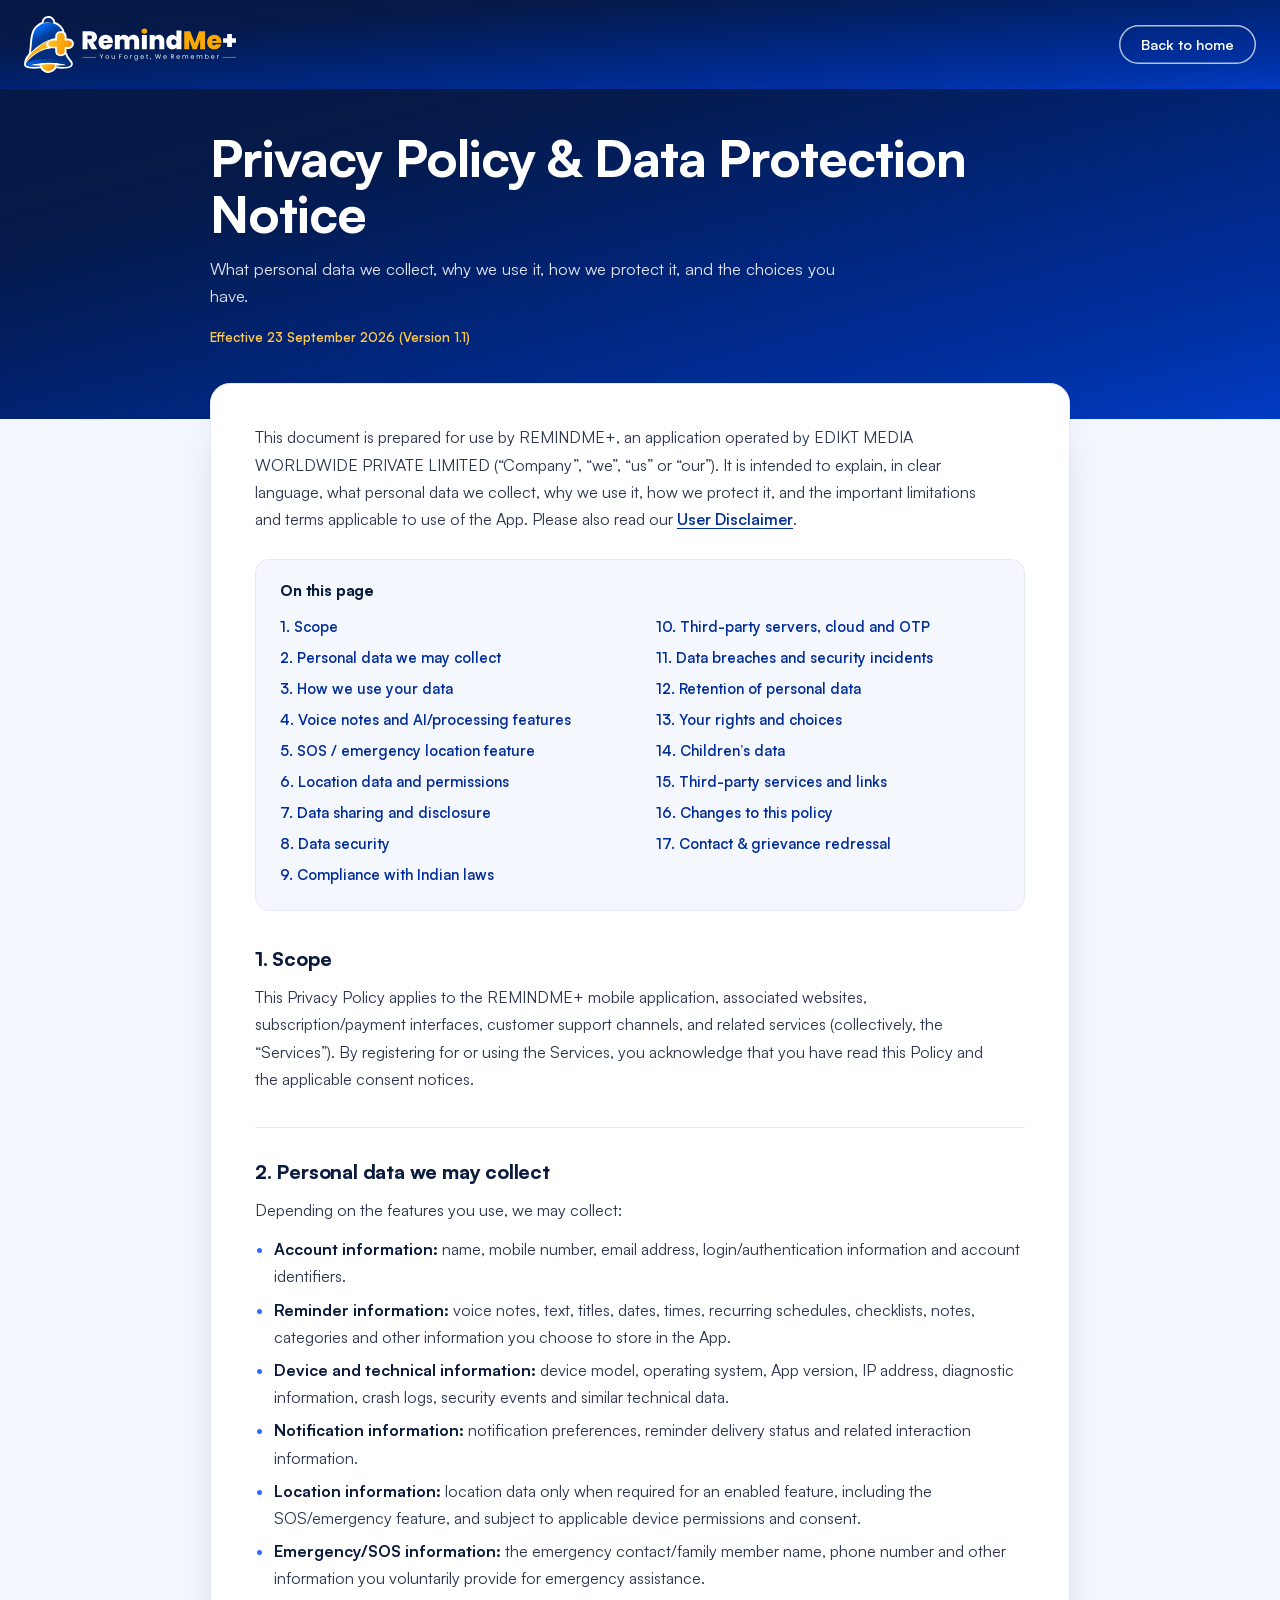
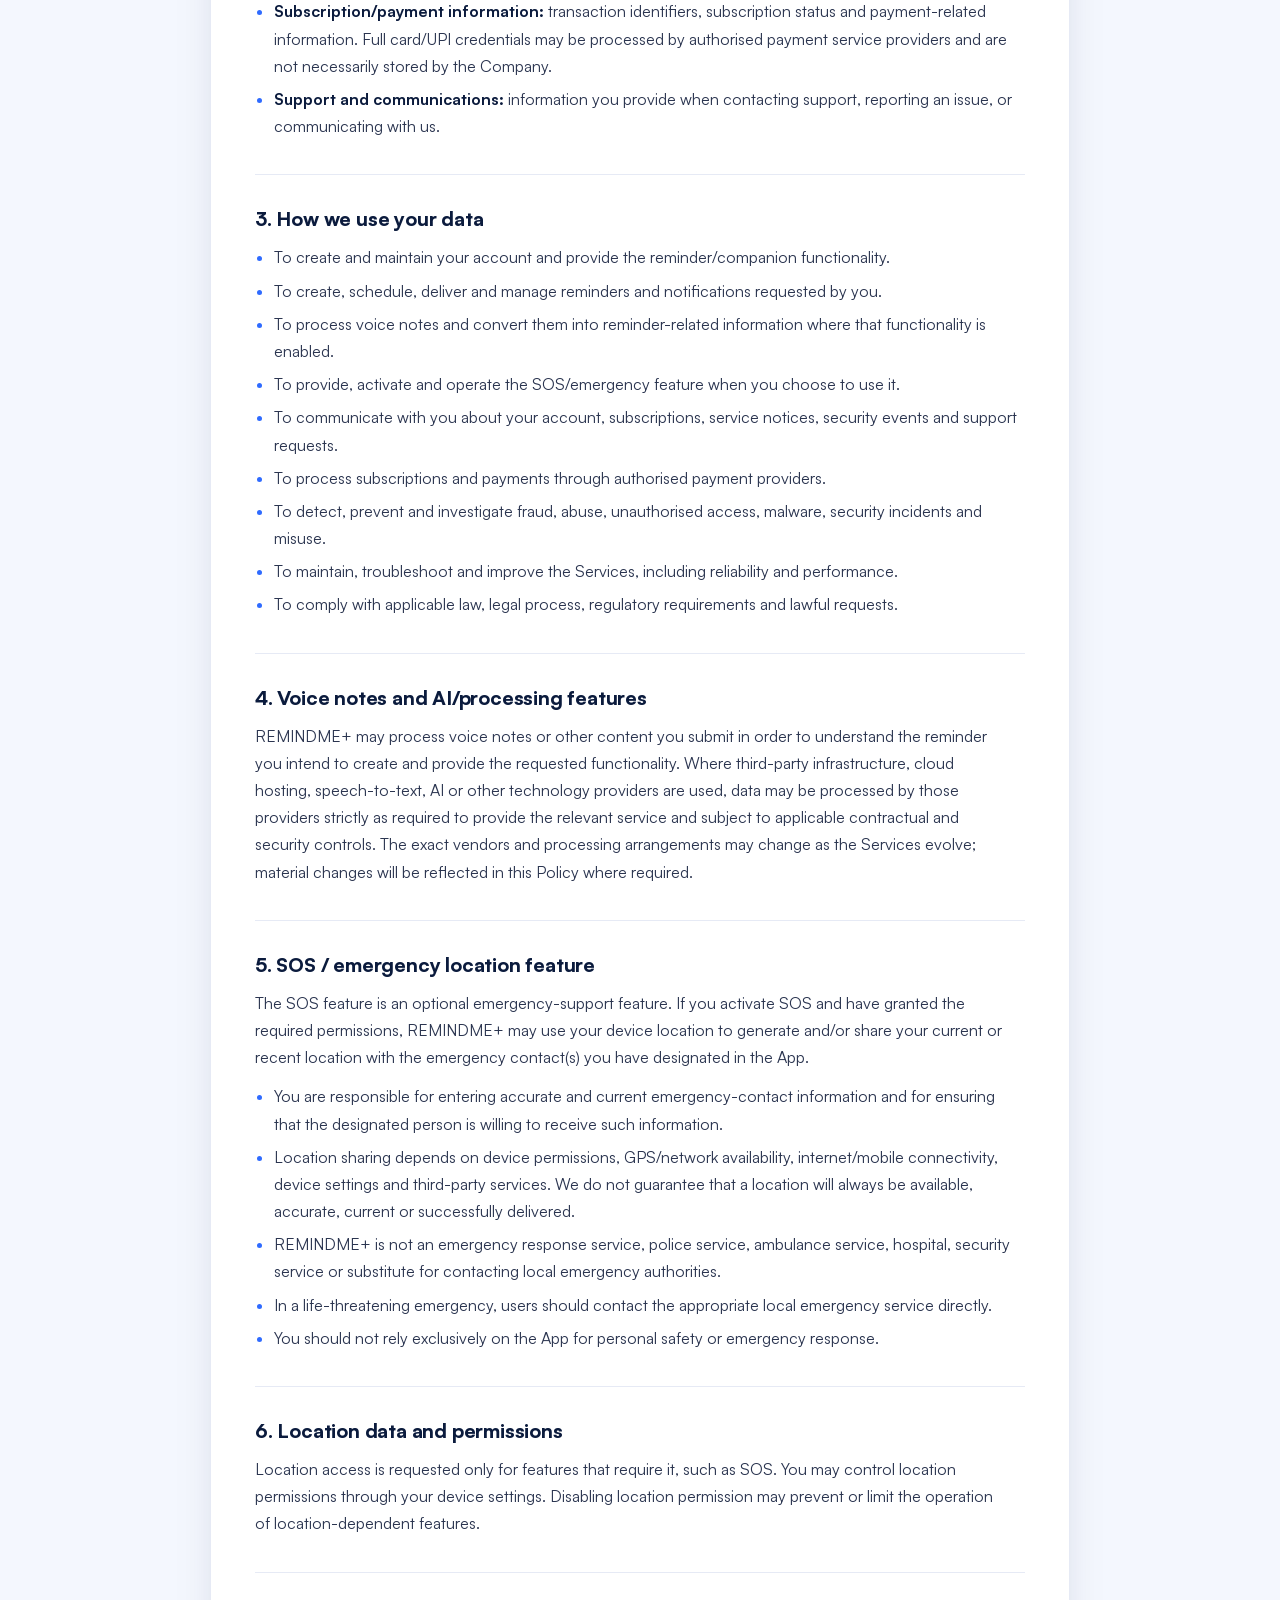
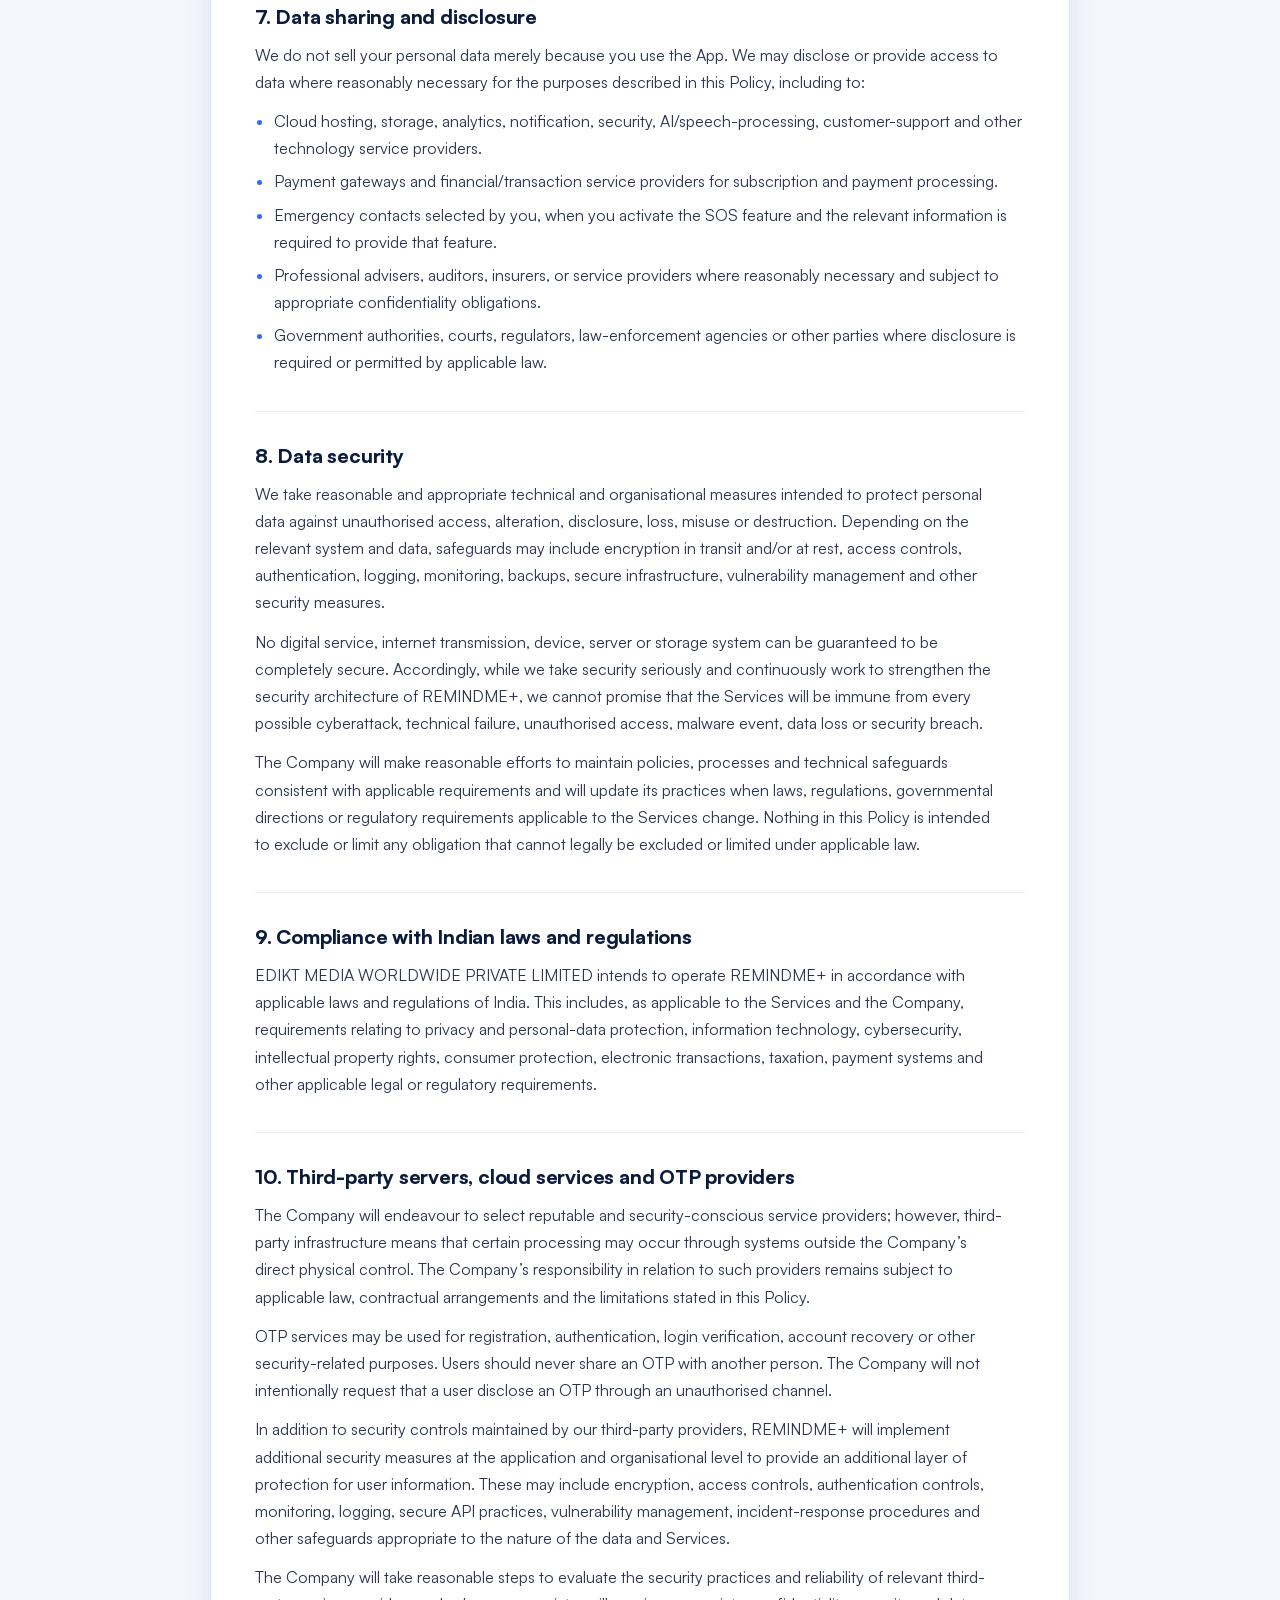
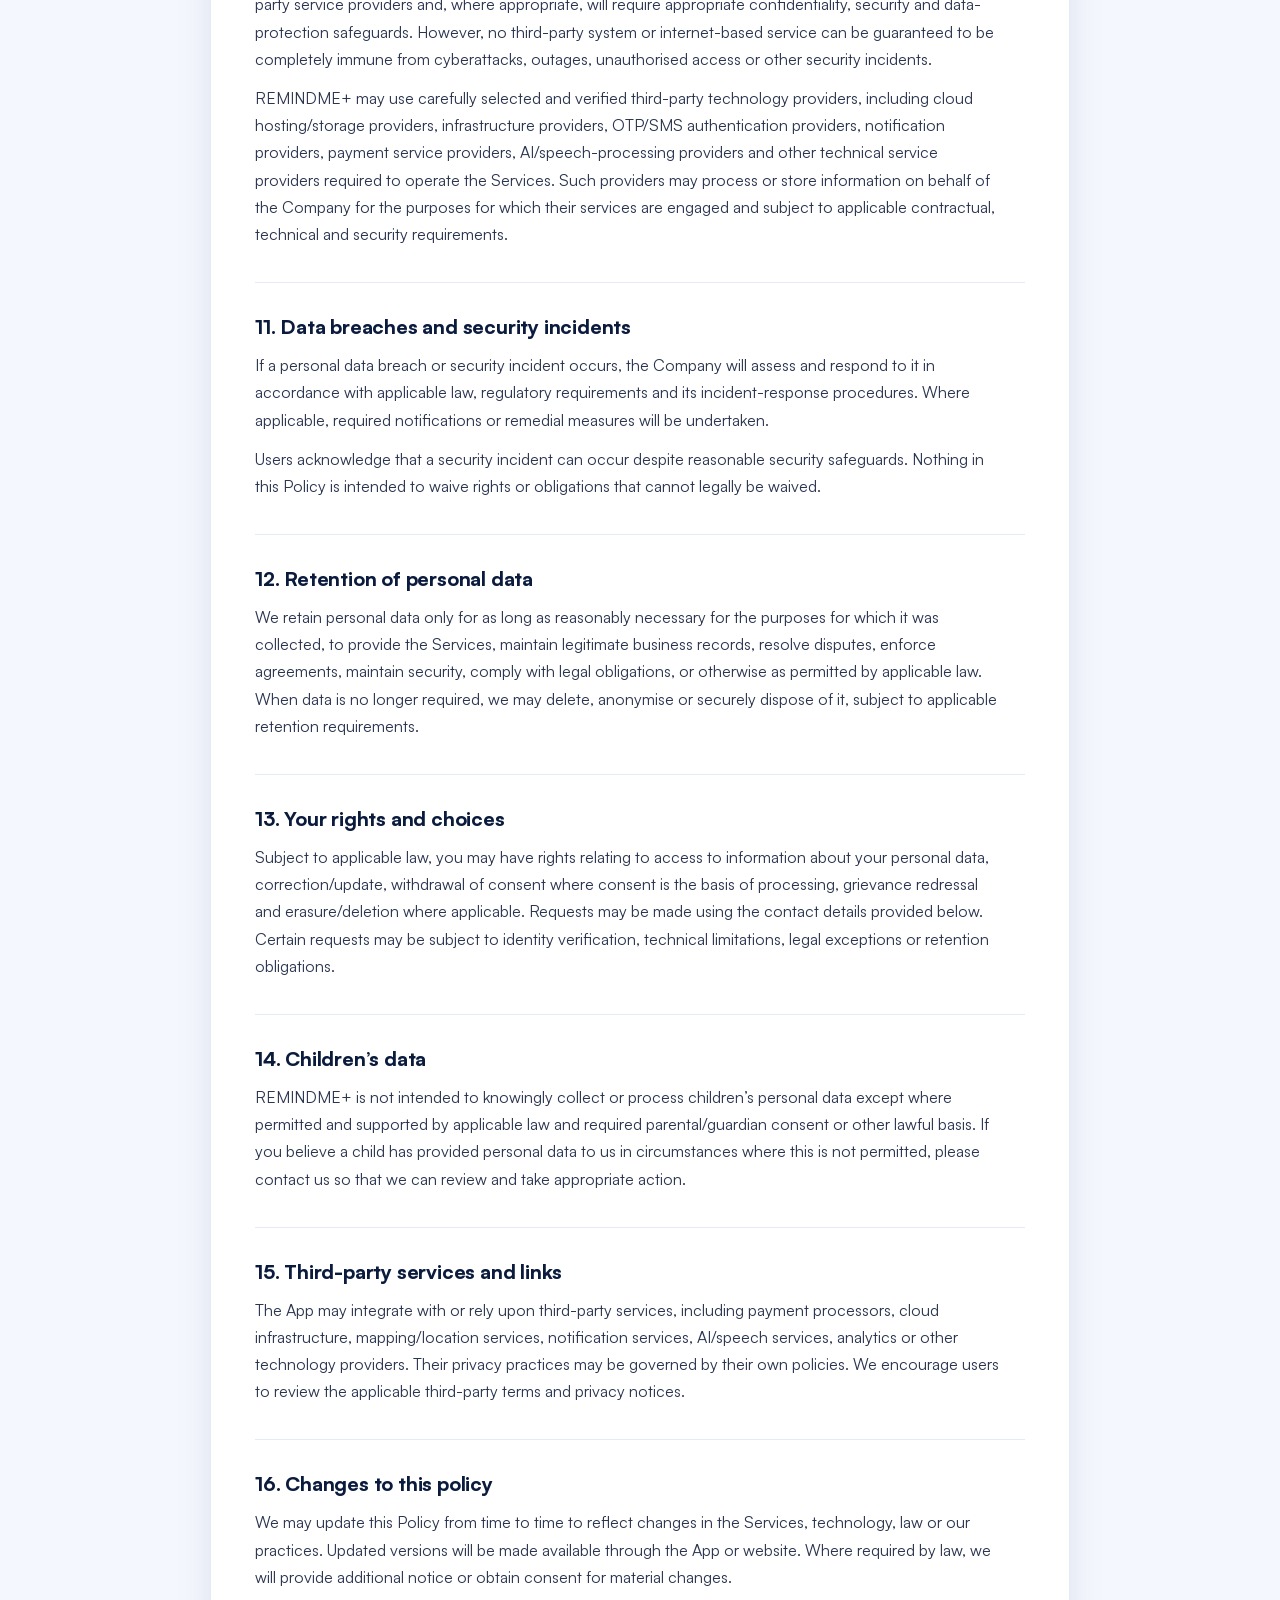
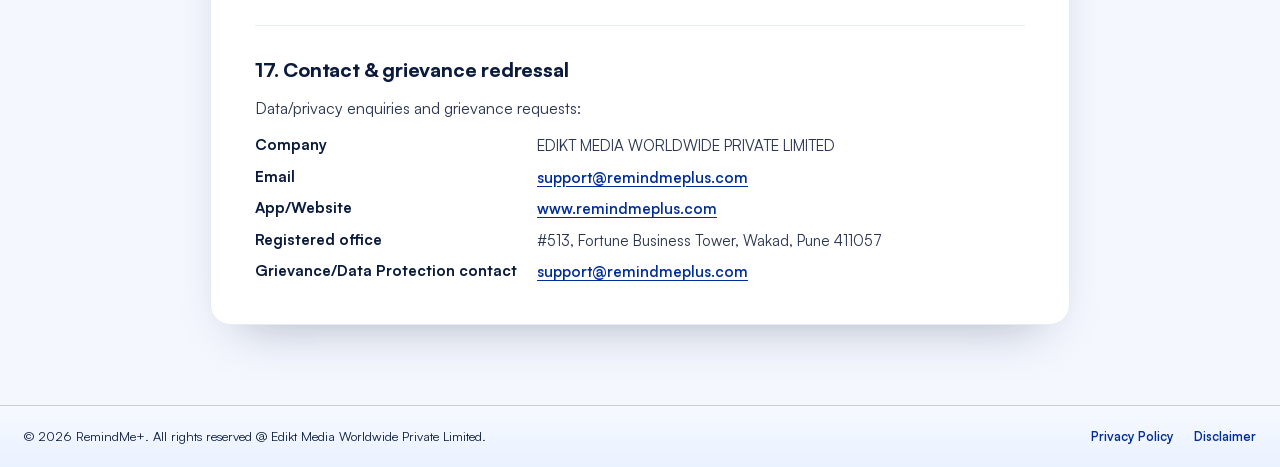
==== privacy-policy.html @ 091aaad6 "Privacy&Policy page added" ====
<!DOCTYPE html>
<html lang="en">
<head>
<meta charset="UTF-8">
<meta name="color-scheme" content="light only">
<meta name="viewport" content="width=device-width, initial-scale=1, viewport-fit=cover">
<title>Privacy Policy &amp; Data Protection Notice | RemindMe+</title>
<meta name="description" content="What personal data REMINDME+ collects, why we use it, how we protect it, and your rights.">
<link rel="stylesheet" href="legal.css">
</head>
<body>
<header class="lg-header">
  <nav class="lg-nav">
    <a href="index.html" aria-label="RemindMe+ home"><img src="images/Logo_White.svg" alt="RemindMe+" class="lg-logo"></a>
    <a class="lg-back" href="index.html">Back to home</a>
  </nav>
</header>

<div class="lg-hero">
  <div class="lg-hero-inner">
    <h1>Privacy Policy &amp; Data Protection Notice</h1>
    <p>What personal data we collect, why we use it, how we protect it, and the choices you have.</p>
    <span class="lg-updated">Effective 23 September 2026 (Version 1.1)</span>
  </div>
</div>

<main class="lg-main">
  <article class="lg-doc">

    <p class="lg-intro">This document is prepared for use by REMINDME+, an application operated by EDIKT MEDIA WORLDWIDE PRIVATE LIMITED (“Company”, “we”, “us” or “our”). It is intended to explain, in clear language, what personal data we collect, why we use it, how we protect it, and the important limitations and terms applicable to use of the App. Please also read our <a class="inline" href="disclaimer.html">User Disclaimer</a>.</p>

    <nav class="lg-toc" aria-label="On this page">
      <h2>On this page</h2>
      <ol>
        <li><a href="#scope">1. Scope</a></li>
        <li><a href="#collect">2. Personal data we may collect</a></li>
        <li><a href="#use">3. How we use your data</a></li>
        <li><a href="#voice">4. Voice notes and AI/processing features</a></li>
        <li><a href="#sos">5. SOS / emergency location feature</a></li>
        <li><a href="#location">6. Location data and permissions</a></li>
        <li><a href="#sharing">7. Data sharing and disclosure</a></li>
        <li><a href="#security">8. Data security</a></li>
        <li><a href="#compliance">9. Compliance with Indian laws</a></li>
        <li><a href="#thirdparty-servers">10. Third-party servers, cloud and OTP</a></li>
        <li><a href="#breaches">11. Data breaches and security incidents</a></li>
        <li><a href="#retention">12. Retention of personal data</a></li>
        <li><a href="#rights">13. Your rights and choices</a></li>
        <li><a href="#children">14. Children’s data</a></li>
        <li><a href="#links">15. Third-party services and links</a></li>
        <li><a href="#changes">16. Changes to this policy</a></li>
        <li><a href="#contact">17. Contact &amp; grievance redressal</a></li>
      </ol>
    </nav>

    <section id="scope">
      <h2>1. Scope</h2>
      <p>This Privacy Policy applies to the REMINDME+ mobile application, associated websites, subscription/payment interfaces, customer support channels, and related services (collectively, the “Services”). By registering for or using the Services, you acknowledge that you have read this Policy and the applicable consent notices.</p>
    </section>

    <section id="collect">
      <h2>2. Personal data we may collect</h2>
      <p>Depending on the features you use, we may collect:</p>
      <ul class="lg-list">
        <li><b>Account information:</b> name, mobile number, email address, login/authentication information and account identifiers.</li>
        <li><b>Reminder information:</b> voice notes, text, titles, dates, times, recurring schedules, checklists, notes, categories and other information you choose to store in the App.</li>
        <li><b>Device and technical information:</b> device model, operating system, App version, IP address, diagnostic information, crash logs, security events and similar technical data.</li>
        <li><b>Notification information:</b> notification preferences, reminder delivery status and related interaction information.</li>
        <li><b>Location information:</b> location data only when required for an enabled feature, including the SOS/emergency feature, and subject to applicable device permissions and consent.</li>
        <li><b>Emergency/SOS information:</b> the emergency contact/family member name, phone number and other information you voluntarily provide for emergency assistance.</li>
        <li><b>Subscription/payment information:</b> transaction identifiers, subscription status and payment-related information. Full card/UPI credentials may be processed by authorised payment service providers and are not necessarily stored by the Company.</li>
        <li><b>Support and communications:</b> information you provide when contacting support, reporting an issue, or communicating with us.</li>
      </ul>
    </section>

    <section id="use">
      <h2>3. How we use your data</h2>
      <ul class="lg-list">
        <li>To create and maintain your account and provide the reminder/companion functionality.</li>
        <li>To create, schedule, deliver and manage reminders and notifications requested by you.</li>
        <li>To process voice notes and convert them into reminder-related information where that functionality is enabled.</li>
        <li>To provide, activate and operate the SOS/emergency feature when you choose to use it.</li>
        <li>To communicate with you about your account, subscriptions, service notices, security events and support requests.</li>
        <li>To process subscriptions and payments through authorised payment providers.</li>
        <li>To detect, prevent and investigate fraud, abuse, unauthorised access, malware, security incidents and misuse.</li>
        <li>To maintain, troubleshoot and improve the Services, including reliability and performance.</li>
        <li>To comply with applicable law, legal process, regulatory requirements and lawful requests.</li>
      </ul>
    </section>

    <section id="voice">
      <h2>4. Voice notes and AI/processing features</h2>
      <p>REMINDME+ may process voice notes or other content you submit in order to understand the reminder you intend to create and provide the requested functionality. Where third-party infrastructure, cloud hosting, speech-to-text, AI or other technology providers are used, data may be processed by those providers strictly as required to provide the relevant service and subject to applicable contractual and security controls. The exact vendors and processing arrangements may change as the Services evolve; material changes will be reflected in this Policy where required.</p>
    </section>

    <section id="sos">
      <h2>5. SOS / emergency location feature</h2>
      <p>The SOS feature is an optional emergency-support feature. If you activate SOS and have granted the required permissions, REMINDME+ may use your device location to generate and/or share your current or recent location with the emergency contact(s) you have designated in the App.</p>
      <ul class="lg-list">
        <li>You are responsible for entering accurate and current emergency-contact information and for ensuring that the designated person is willing to receive such information.</li>
        <li>Location sharing depends on device permissions, GPS/network availability, internet/mobile connectivity, device settings and third-party services. We do not guarantee that a location will always be available, accurate, current or successfully delivered.</li>
        <li>REMINDME+ is not an emergency response service, police service, ambulance service, hospital, security service or substitute for contacting local emergency authorities.</li>
        <li>In a life-threatening emergency, users should contact the appropriate local emergency service directly.</li>
        <li>You should not rely exclusively on the App for personal safety or emergency response.</li>
      </ul>
    </section>

    <section id="location">
      <h2>6. Location data and permissions</h2>
      <p>Location access is requested only for features that require it, such as SOS. You may control location permissions through your device settings. Disabling location permission may prevent or limit the operation of location-dependent features.</p>
    </section>

    <section id="sharing">
      <h2>7. Data sharing and disclosure</h2>
      <p>We do not sell your personal data merely because you use the App. We may disclose or provide access to data where reasonably necessary for the purposes described in this Policy, including to:</p>
      <ul class="lg-list">
        <li>Cloud hosting, storage, analytics, notification, security, AI/speech-processing, customer-support and other technology service providers.</li>
        <li>Payment gateways and financial/transaction service providers for subscription and payment processing.</li>
        <li>Emergency contacts selected by you, when you activate the SOS feature and the relevant information is required to provide that feature.</li>
        <li>Professional advisers, auditors, insurers, or service providers where reasonably necessary and subject to appropriate confidentiality obligations.</li>
        <li>Government authorities, courts, regulators, law-enforcement agencies or other parties where disclosure is required or permitted by applicable law.</li>
      </ul>
    </section>

    <section id="security">
      <h2>8. Data security</h2>
      <p>We take reasonable and appropriate technical and organisational measures intended to protect personal data against unauthorised access, alteration, disclosure, loss, misuse or destruction. Depending on the relevant system and data, safeguards may include encryption in transit and/or at rest, access controls, authentication, logging, monitoring, backups, secure infrastructure, vulnerability management and other security measures.</p>
      <p>No digital service, internet transmission, device, server or storage system can be guaranteed to be completely secure. Accordingly, while we take security seriously and continuously work to strengthen the security architecture of REMINDME+, we cannot promise that the Services will be immune from every possible cyberattack, technical failure, unauthorised access, malware event, data loss or security breach.</p>
      <p>The Company will make reasonable efforts to maintain policies, processes and technical safeguards consistent with applicable requirements and will update its practices when laws, regulations, governmental directions or regulatory requirements applicable to the Services change. Nothing in this Policy is intended to exclude or limit any obligation that cannot legally be excluded or limited under applicable law.</p>
    </section>

    <section id="compliance">
      <h2>9. Compliance with Indian laws and regulations</h2>
      <p>EDIKT MEDIA WORLDWIDE PRIVATE LIMITED intends to operate REMINDME+ in accordance with applicable laws and regulations of India. This includes, as applicable to the Services and the Company, requirements relating to privacy and personal-data protection, information technology, cybersecurity, intellectual property rights, consumer protection, electronic transactions, taxation, payment systems and other applicable legal or regulatory requirements.</p>
    </section>

    <section id="thirdparty-servers">
      <h2>10. Third-party servers, cloud services and OTP providers</h2>
      <p>The Company will endeavour to select reputable and security-conscious service providers; however, third-party infrastructure means that certain processing may occur through systems outside the Company’s direct physical control. The Company’s responsibility in relation to such providers remains subject to applicable law, contractual arrangements and the limitations stated in this Policy.</p>
      <p>OTP services may be used for registration, authentication, login verification, account recovery or other security-related purposes. Users should never share an OTP with another person. The Company will not intentionally request that a user disclose an OTP through an unauthorised channel.</p>
      <p>In addition to security controls maintained by our third-party providers, REMINDME+ will implement additional security measures at the application and organisational level to provide an additional layer of protection for user information. These may include encryption, access controls, authentication controls, monitoring, logging, secure API practices, vulnerability management, incident-response procedures and other safeguards appropriate to the nature of the data and Services.</p>
      <p>The Company will take reasonable steps to evaluate the security practices and reliability of relevant third-party service providers and, where appropriate, will require appropriate confidentiality, security and data-protection safeguards. However, no third-party system or internet-based service can be guaranteed to be completely immune from cyberattacks, outages, unauthorised access or other security incidents.</p>
      <p>REMINDME+ may use carefully selected and verified third-party technology providers, including cloud hosting/storage providers, infrastructure providers, OTP/SMS authentication providers, notification providers, payment service providers, AI/speech-processing providers and other technical service providers required to operate the Services. Such providers may process or store information on behalf of the Company for the purposes for which their services are engaged and subject to applicable contractual, technical and security requirements.</p>
    </section>

    <section id="breaches">
      <h2>11. Data breaches and security incidents</h2>
      <p>If a personal data breach or security incident occurs, the Company will assess and respond to it in accordance with applicable law, regulatory requirements and its incident-response procedures. Where applicable, required notifications or remedial measures will be undertaken.</p>
      <p>Users acknowledge that a security incident can occur despite reasonable security safeguards. Nothing in this Policy is intended to waive rights or obligations that cannot legally be waived.</p>
    </section>

    <section id="retention">
      <h2>12. Retention of personal data</h2>
      <p>We retain personal data only for as long as reasonably necessary for the purposes for which it was collected, to provide the Services, maintain legitimate business records, resolve disputes, enforce agreements, maintain security, comply with legal obligations, or otherwise as permitted by applicable law. When data is no longer required, we may delete, anonymise or securely dispose of it, subject to applicable retention requirements.</p>
    </section>

    <section id="rights">
      <h2>13. Your rights and choices</h2>
      <p>Subject to applicable law, you may have rights relating to access to information about your personal data, correction/update, withdrawal of consent where consent is the basis of processing, grievance redressal and erasure/deletion where applicable. Requests may be made using the contact details provided below. Certain requests may be subject to identity verification, technical limitations, legal exceptions or retention obligations.</p>
    </section>

    <section id="children">
      <h2>14. Children’s data</h2>
      <p>REMINDME+ is not intended to knowingly collect or process children’s personal data except where permitted and supported by applicable law and required parental/guardian consent or other lawful basis. If you believe a child has provided personal data to us in circumstances where this is not permitted, please contact us so that we can review and take appropriate action.</p>
    </section>

    <section id="links">
      <h2>15. Third-party services and links</h2>
      <p>The App may integrate with or rely upon third-party services, including payment processors, cloud infrastructure, mapping/location services, notification services, AI/speech services, analytics or other technology providers. Their privacy practices may be governed by their own policies. We encourage users to review the applicable third-party terms and privacy notices.</p>
    </section>

    <section id="changes">
      <h2>16. Changes to this policy</h2>
      <p>We may update this Policy from time to time to reflect changes in the Services, technology, law or our practices. Updated versions will be made available through the App or website. Where required by law, we will provide additional notice or obtain consent for material changes.</p>
    </section>

    <section id="contact" class="lg-contact">
      <h2>17. Contact &amp; grievance redressal</h2>
      <p>Data/privacy enquiries and grievance requests:</p>
      <dl>
        <dt>Company</dt><dd>EDIKT MEDIA WORLDWIDE PRIVATE LIMITED</dd>
        <dt>Email</dt><dd><a class="inline" href="mailto:support@remindmeplus.com">support@remindmeplus.com</a></dd>
        <dt>App/Website</dt><dd><a class="inline" href="https://www.remindmeplus.com">www.remindmeplus.com</a></dd>
        <dt>Registered office</dt><dd>#513, Fortune Business Tower, Wakad, Pune 411057</dd>
        <dt>Grievance/Data Protection contact</dt><dd><a class="inline" href="mailto:support@remindmeplus.com">support@remindmeplus.com</a></dd>
      </dl>
    </section>

  </article>
</main>

<footer class="lg-footer">
  <div class="lg-footer-inner">
    <span>© 2026 RemindMe+. All rights reserved @ Edikt Media Worldwide Private Limited.</span>
    <nav aria-label="Legal"><a href="privacy-policy.html">Privacy Policy</a><a href="disclaimer.html">Disclaimer</a></nav>
  </div>
</footer>
</body>
</html>
---- legal.css ----
@font-face{
  font-family:'Satoshi';
  src:url('fonts/Satoshi-Variable.woff2') format('woff2');
  font-weight:300 900; font-style:normal; font-display:swap;
}
:root{
  color-scheme:light;
  --navy:#0B1B3D; --blue:#2F6BFF; --bg:#F4F7FE; --ink:#0B1B3D;
  --muted:#5B6478; --card:#FFFFFF; --line:#E6EAF5; --amber:#FFB020;
  --brand-blue:#0032a6;
  --brand-grad:linear-gradient(to bottom right,#061946 0%,#061946 15%,#051a4c 25%,#031e5b 35%,#01216a 45%,#00257a 55%,#002989 65%,#002d98 75%,#0032a6 85%,#003bc4 100%);
}
*{box-sizing:border-box; margin:0; padding:0;}
html{scroll-behavior:smooth;}
@media (prefers-reduced-motion:reduce){html{scroll-behavior:auto;}}
body{
  font-family:'Satoshi',system-ui,-apple-system,'Segoe UI',sans-serif;
  background:var(--bg); color:var(--ink); -webkit-font-smoothing:antialiased;
  min-height:100vh; min-height:100svh; display:flex; flex-direction:column;
}
a{color:inherit; text-decoration:none;}
a:focus-visible{outline:2px solid var(--blue); outline-offset:3px; border-radius:4px;}

/* header */
.lg-header{background:var(--brand-blue) var(--brand-grad); padding-top:env(safe-area-inset-top,0px);}
.lg-nav{max-width:1280px; margin:0 auto; padding:16px 24px; display:flex; align-items:center; justify-content:space-between; gap:16px;}
.lg-logo{height:57px; width:auto; display:block;}
.lg-back{
  color:#fff; font-weight:600; font-size:.9rem; padding:0 22px; height:39px;
  display:inline-flex; align-items:center; border-radius:999px;
  box-shadow:inset 0 0 0 1.5px rgba(255,255,255,.7); transition:background .2s ease;
}
.lg-back:hover{background:rgba(255,255,255,.14);}

/* page hero */
.lg-hero{background:var(--brand-blue) var(--brand-grad); color:#fff; padding:40px 24px 72px;}
.lg-hero-inner{max-width:860px; margin:0 auto;}
.lg-hero h1{font-size:clamp(2rem,4.5vw,3.2rem); font-weight:800; letter-spacing:-.02em; line-height:1.1;}
.lg-hero p{margin-top:14px; color:rgba(255,255,255,.88); font-size:1.05rem; line-height:1.6; max-width:60ch;}
.lg-updated{display:inline-block; margin-top:20px; font-size:.82rem; font-weight:600; color:#FFC94D;}

/* content */
.lg-main{flex:1; padding:0 24px 80px;}
.lg-doc{
  max-width:860px; margin:-36px auto 0; background:var(--card);
  border:1px solid var(--line); border-radius:20px; padding:40px 44px;
  box-shadow:0 24px 50px -28px rgba(11,27,61,.35);
}
.lg-doc section + section{margin-top:34px; padding-top:30px; border-top:1px solid var(--line);}
.lg-doc h2{font-size:1.25rem; font-weight:800; margin-bottom:12px; letter-spacing:-.01em;}
.lg-doc p,.lg-doc li{font-size:1rem; line-height:1.7; color:#2B3550; max-width:68ch;}
.lg-doc p + p{margin-top:12px;}
.lg-doc ul{margin:12px 0 0 1.2em;}
.lg-doc li{margin-top:6px;}
.lg-doc li::marker{color:var(--blue);}
.lg-doc a.inline{color:#002d98; font-weight:600; text-decoration:underline; text-underline-offset:3px;}
.lg-note{
  margin-top:14px; padding:14px 16px; border-radius:12px; font-size:.95rem; line-height:1.6;
  background:#FFF6E0; border:1px solid #FFE2A3; color:#5A3E00; max-width:68ch;
}
.lg-contact dl{display:grid; grid-template-columns:max-content 1fr; gap:8px 20px; margin-top:12px;}
.lg-contact dt{font-weight:700; font-size:.95rem;}
.lg-contact dd{font-size:.95rem; color:#2B3550; line-height:1.55;}

/* footer */
.lg-footer{background:linear-gradient(180deg,#F6F9FF 0%,#EAF2FF 100%); border-top:1px solid #C5CFE3; padding:22px 24px;}
.lg-footer-inner{max-width:1280px; margin:0 auto; display:flex; flex-wrap:wrap; justify-content:space-between; align-items:center; gap:10px 24px; font-size:.8rem; color:var(--navy);}
.lg-footer nav{display:flex; gap:20px;}
.lg-footer nav a{font-weight:600; color:#002d98;}
.lg-footer nav a:hover{text-decoration:underline; text-underline-offset:3px;}

@media (max-width:640px){
  .lg-logo{height:44px;}
  .lg-hero{padding:28px 20px 64px;}
  .lg-main{padding:0 16px 56px;}
  .lg-doc{padding:28px 22px; border-radius:16px;}
  .lg-contact dl{grid-template-columns:1fr; gap:2px;}
  .lg-contact dd{margin-bottom:10px;}
  .lg-footer-inner{justify-content:center; text-align:center;}
}

/* ===== long-form legal text additions ===== */
.lg-intro{max-width:68ch;}
.lg-toc{margin:26px 0 34px; padding:20px 24px; background:var(--bg); border:1px solid var(--line); border-radius:14px;}
.lg-toc h2{font-size:.95rem; margin-bottom:10px;}
.lg-toc ol{list-style:none; columns:2; column-gap:32px; margin:0; padding:0;}
.lg-toc li{margin:0; padding:3px 0; break-inside:avoid; font-size:.92rem;}
.lg-toc a{color:#002d98; font-weight:600;}
.lg-toc a:hover{text-decoration:underline; text-underline-offset:3px;}
.lg-doc section{scroll-margin-top:16px;}
.lg-doc ul.lg-list li b{color:var(--ink);}
.lg-todo{background:#FFE9A8; color:#5A3E00; padding:1px 6px; border-radius:5px; font-weight:700;}
@media (max-width:640px){ .lg-toc ol{columns:1;} }
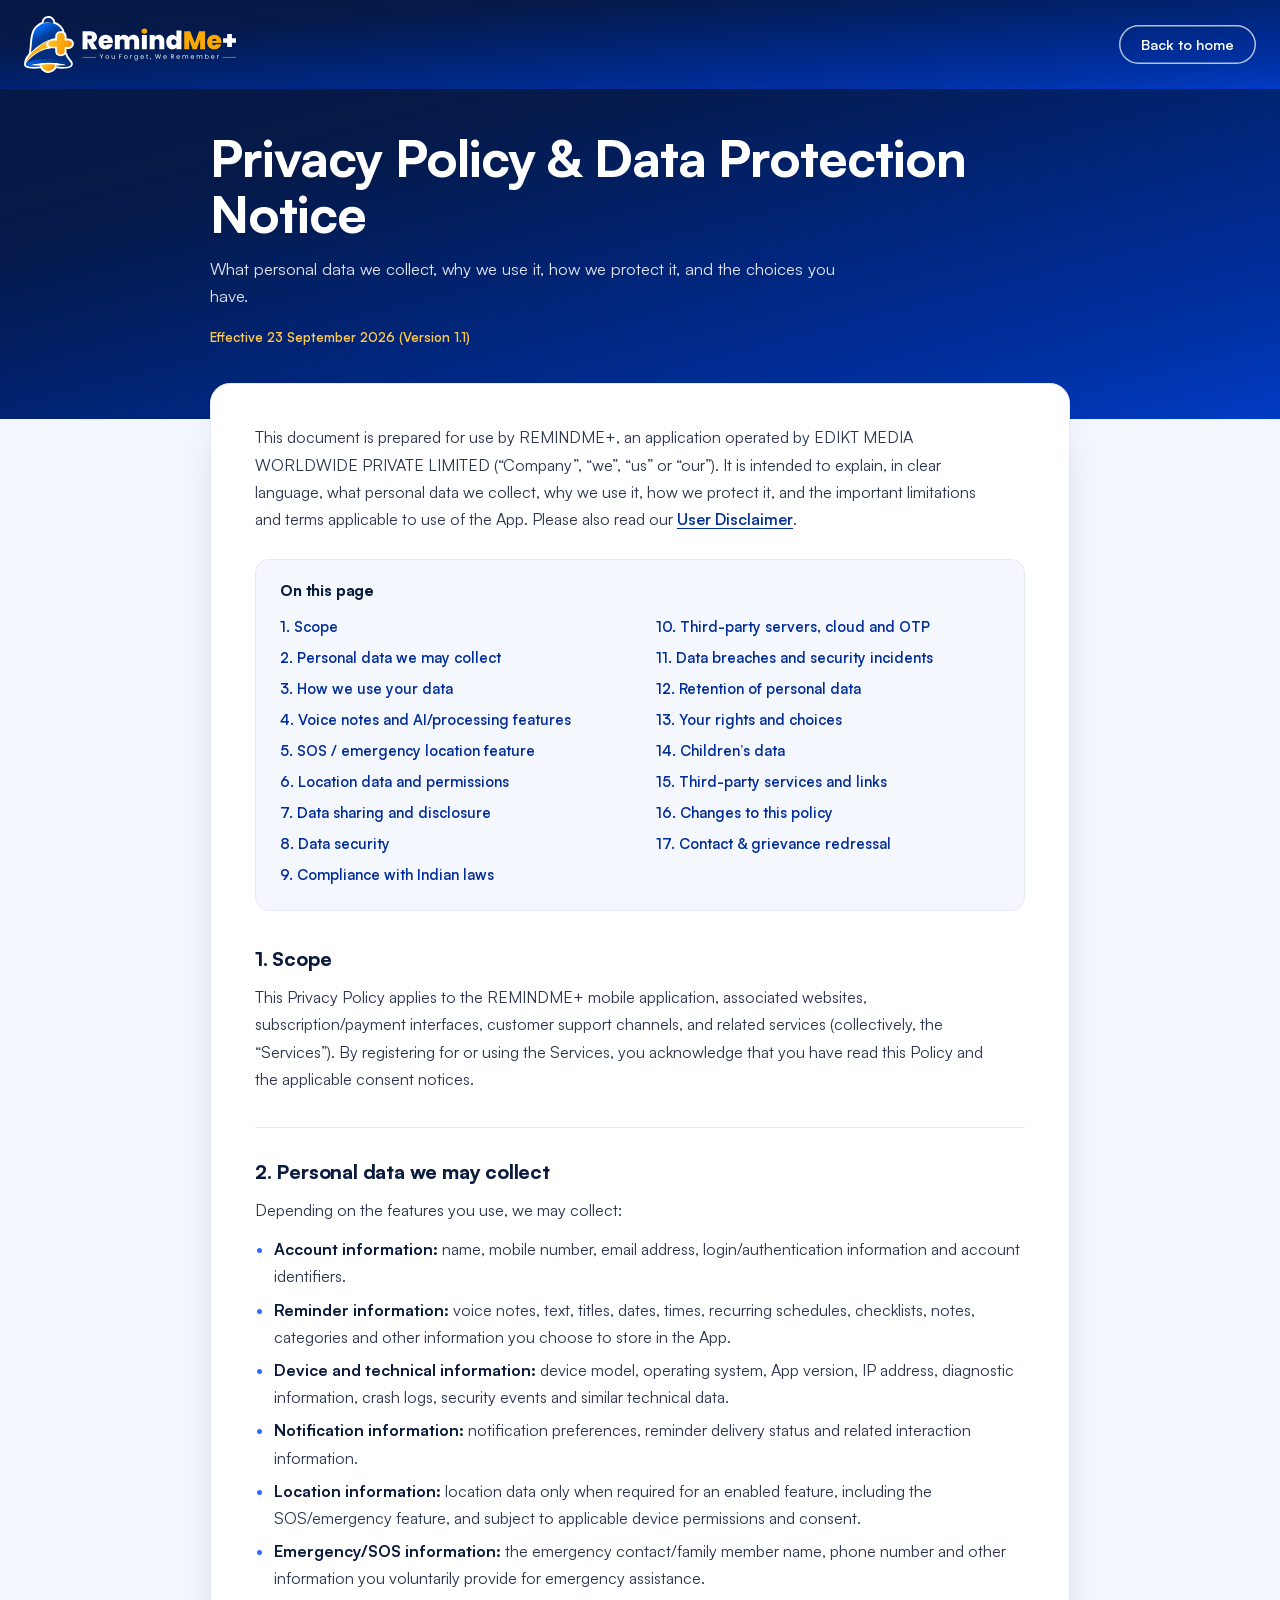
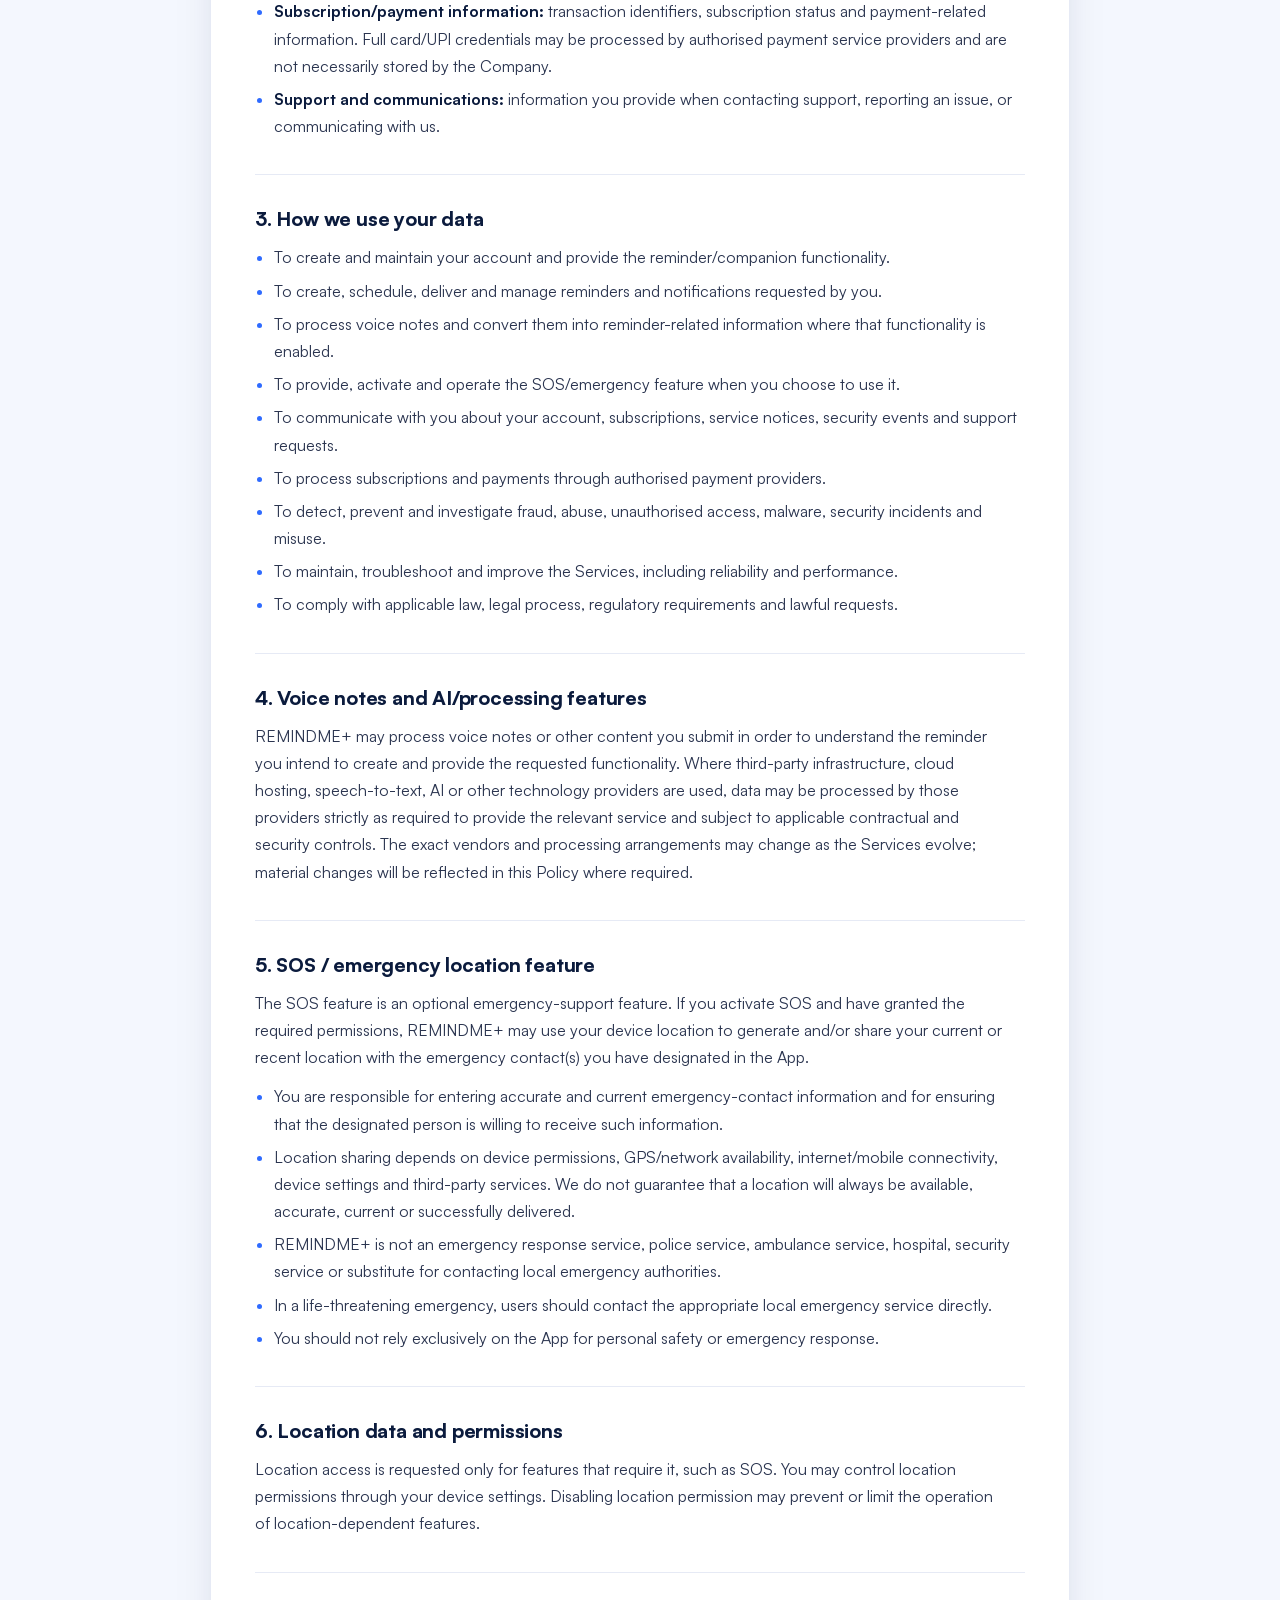
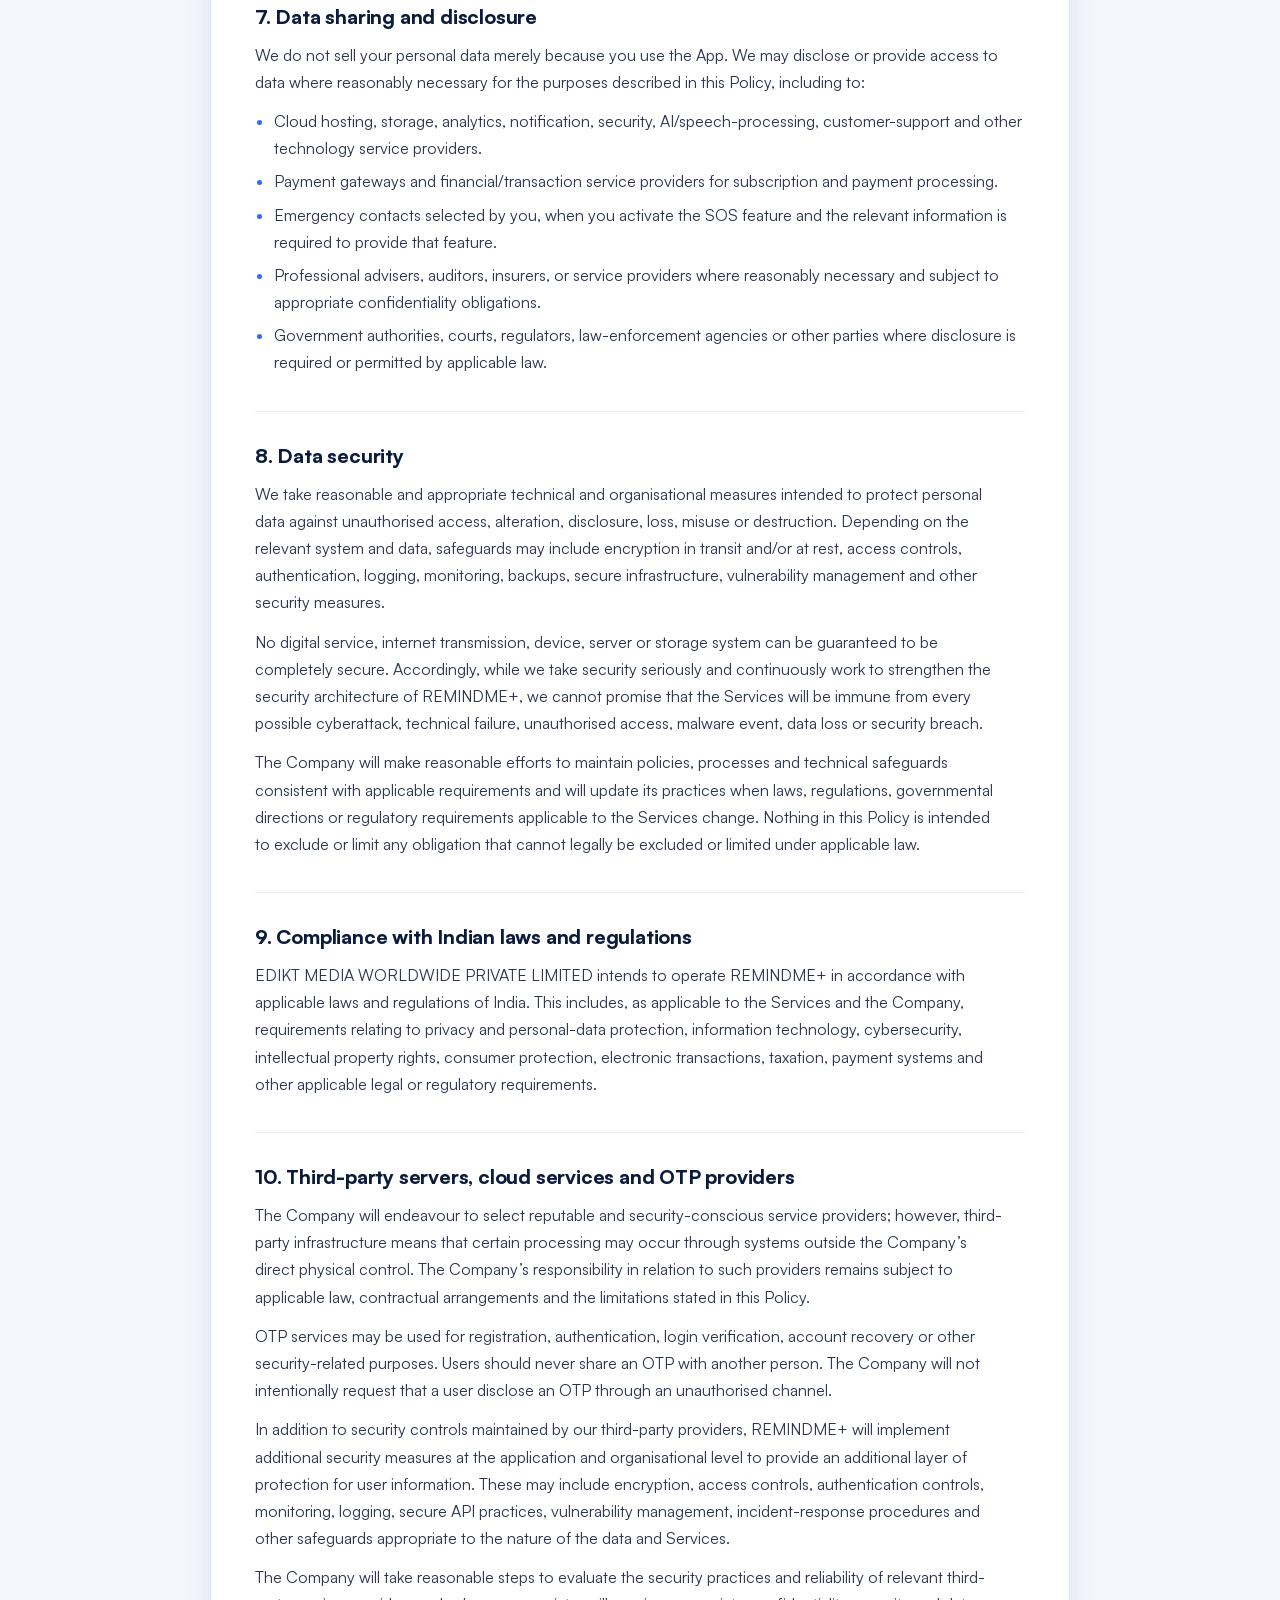
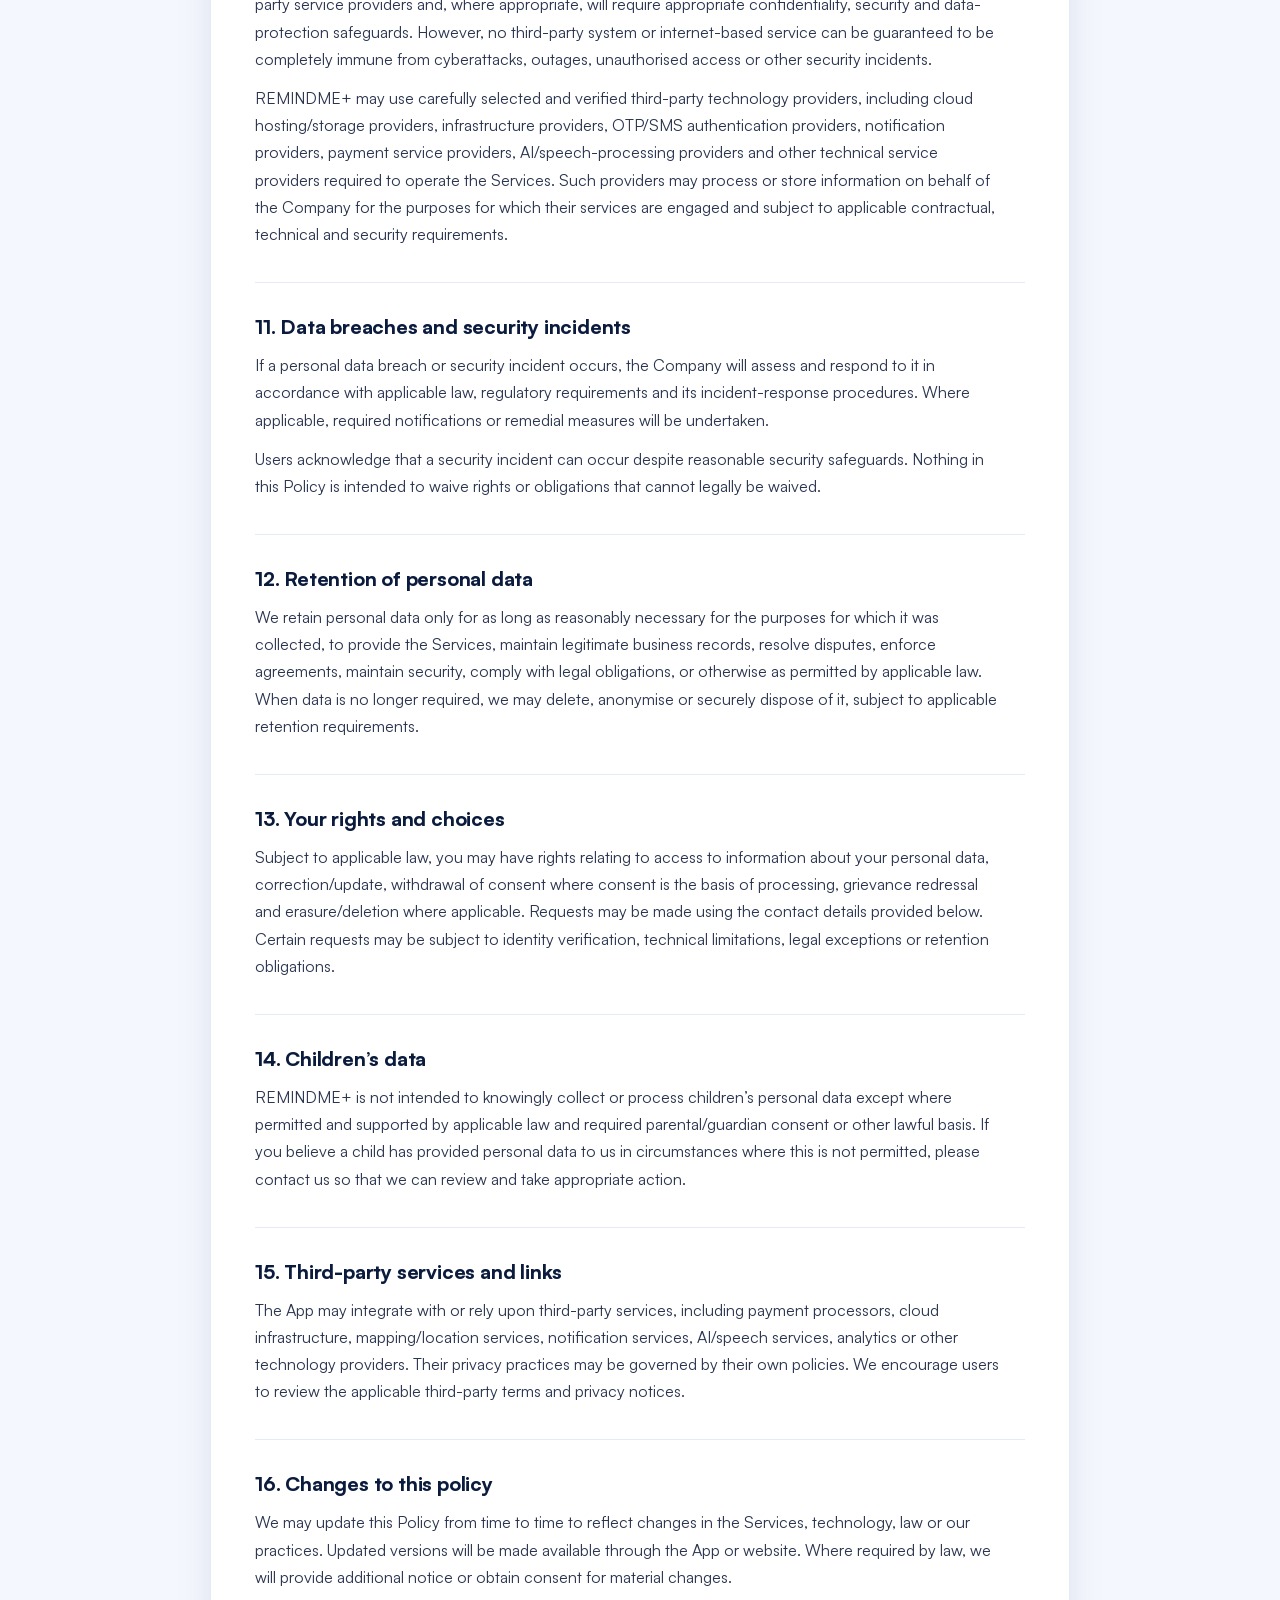
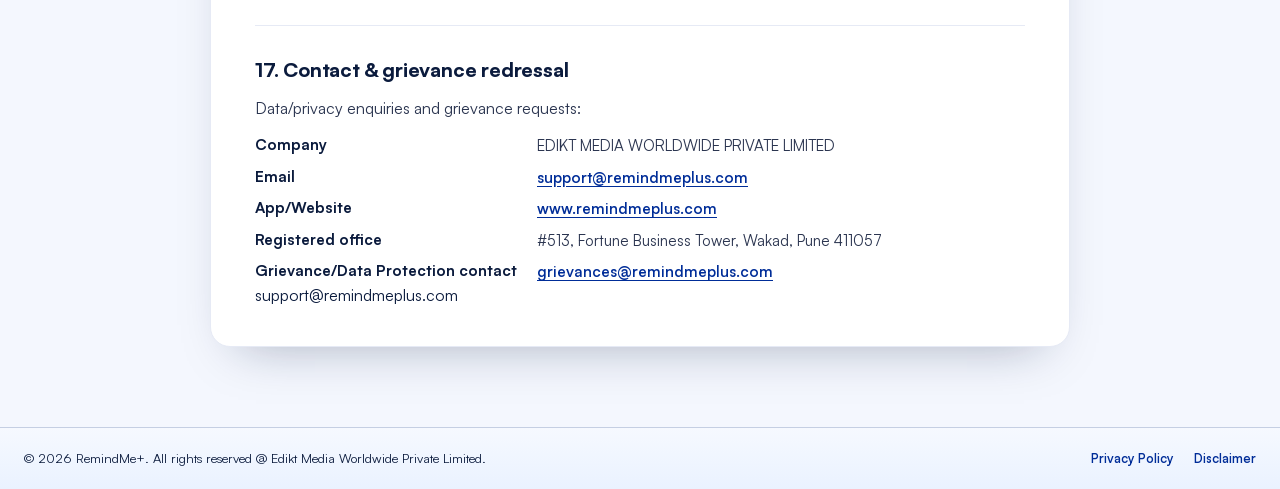
==== commit 160820fe: "Image sizing and Button Colour" ====
--- a/privacy-policy.html
+++ b/privacy-policy.html
@@ -181,8 +181,8 @@
         <dt>Email</dt><dd><a class="inline" href="mailto:support@remindmeplus.com">support@remindmeplus.com</a></dd>
         <dt>App/Website</dt><dd><a class="inline" href="https://www.remindmeplus.com">www.remindmeplus.com</a></dd>
         <dt>Registered office</dt><dd>#513, Fortune Business Tower, Wakad, Pune 411057</dd>
-        <dt>Grievance/Data Protection contact</dt><dd><a class="inline" href="mailto:support@remindmeplus.com">support@remindmeplus.com</a></dd>
-      </dl>
+        <dt>Grievance/Data Protection contact</dt><dd><a class="inline" href="mailto:grievances@remindmeplus.com">grievances@remindmeplus.com</a></dd>
+      </dl>support@remindmeplus.com
     </section>
 
   </article>
